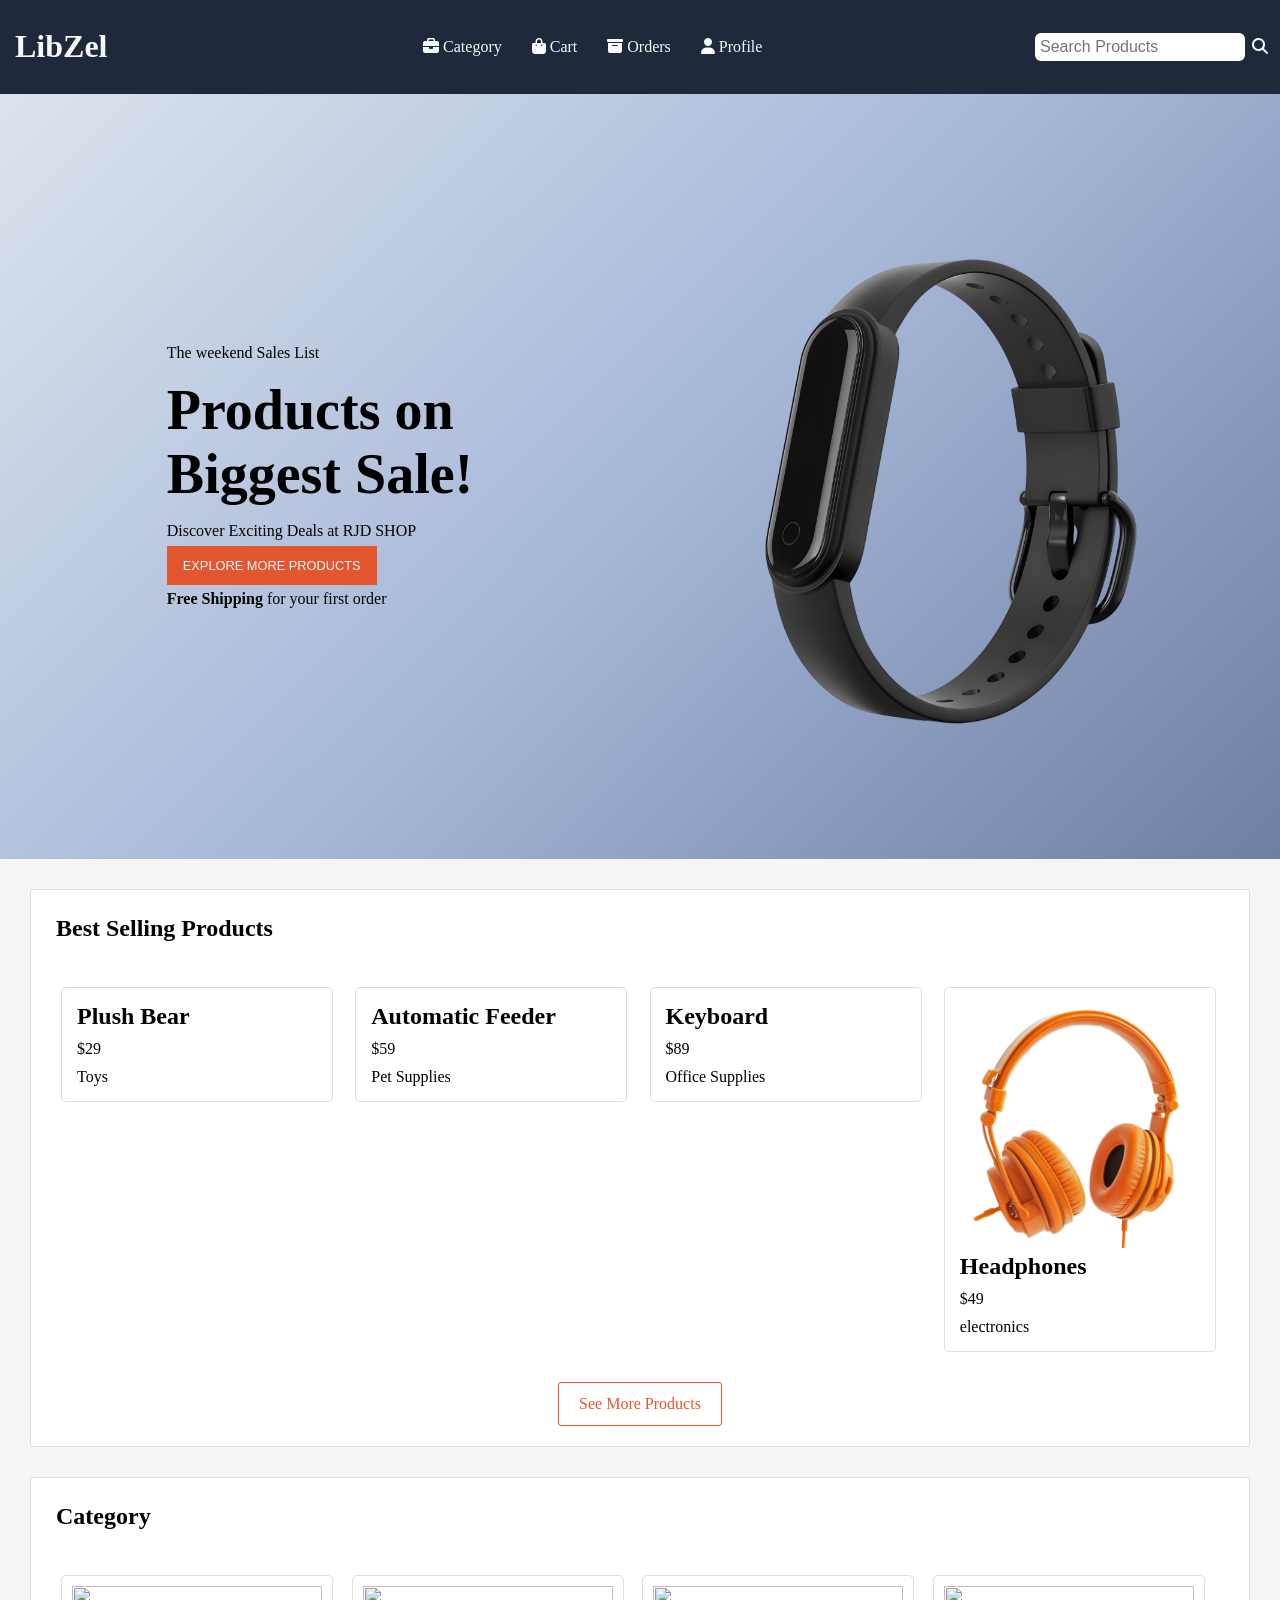
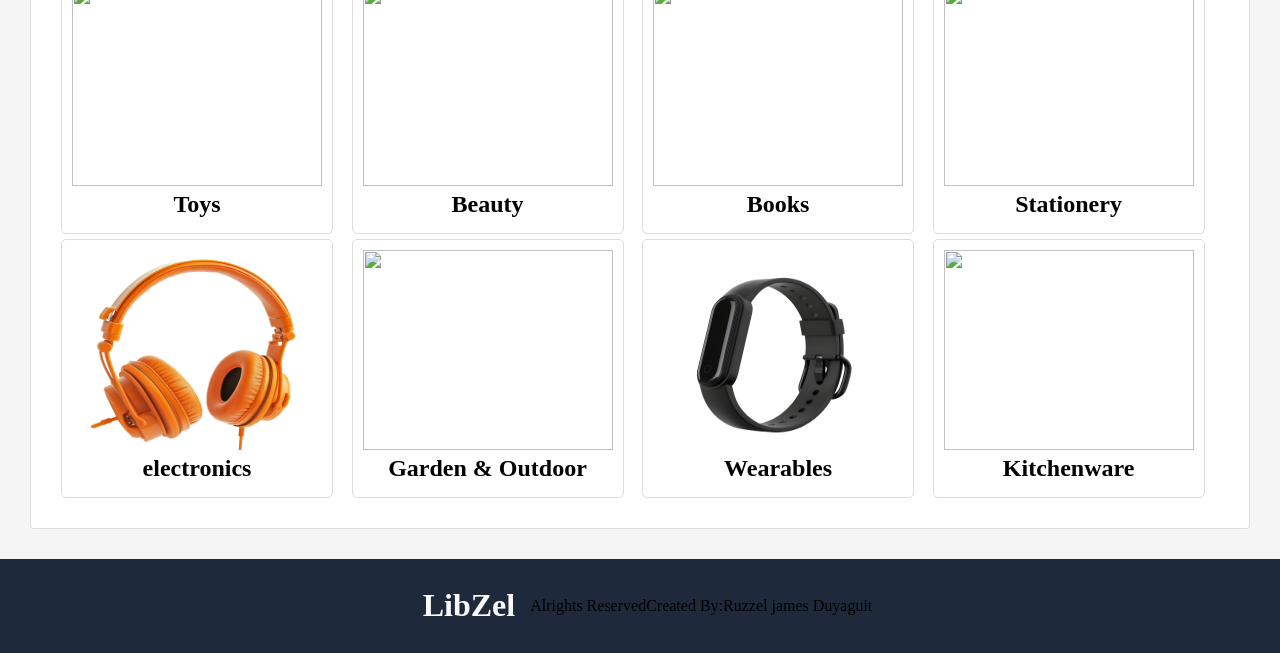
==== index.html @ 76937a9e "asd" ====
<!DOCTYPE html>
<html lang="en">
<head>
    <meta charset="UTF-8">
    <meta name="viewport" content="width=device-width, initial-scale=1.0">
    <title>LibZel</title>
    <link rel="icon" href="/public/LibZel.png" type="image/png">
    <link href="styles2.css" rel="stylesheet">
    <link rel="stylesheet" href="https://cdnjs.cloudflare.com/ajax/libs/font-awesome/6.5.2/css/all.min.css">
</head>

<body>
    
    <header>
        
        <div class="web-name"><h1><a href="index-2.html">LibZel </a></h1></div>
        <nav class="navbar">
            <uL>
                    <Li><a href="#"><i class="fa fa-briefcase" aria-hidden="true"></i> Category</a></Li>
                    <li><a href="#"><i class="fa fa-shopping-bag" aria-hidden="true"> </i> Cart</a></li>
                    <li><a href="#"><i class="fa fa-archive" aria-hidden="true"></i> Orders</a></li>
                    <li><a href="login.html"><i class="fa fa-user" aria-hidden="true"></i> Profile</a></li>
            </uL>
        </nav>
        <div class="search-bar">
            <input type="search" placeholder="Search Products" id="search-input">
            <i class="fa-solid fa-magnifying-glass"></i>
        </div>
    </header>
    <main >
        <section class="promo-section"> 
            <div class="text-holder">
                <div class="text-wrapper">
                <p>
                    The weekend Sales List
                </p>
                <h2>
                    
                    Products on <br>Biggest Sale!<!-- + the name of the book and the date of promo validation-->
                </h2>
                <p>Discover Exciting Deals at RJD SHOP </p>
                <a href="best-selling.html" class="call-to-action">Explore More Products</a>
                <p><b>Free Shipping </b>for your first order</p>
                </div>
            </div>
            
            <div class="img-holder">
                <img src="" height="600" width="600"> 
                
            </div>
        </section>
        <section class="grid">
            <div class="sub-heading">
                <h2>
                    Best Selling Products
                </h2>
            </div>
            <div class="product-grid" id="productgrid">
            
            </div>
            <div class="See-more">
                <a href="best-selling.html" >See More Products</a>
            </div>
        </section>
        <section  class="grid">
            
            <div class="sub-heading">
                <h2>Category</h2>
            </div>
            <div id="product-categories" class="product-categories"></div>
        </section>
        <section>

        </section>
    </main>
    <footer>
        <div class="web-name"><h1><a href="index-2.html">LibZel </a></h1></div>
        <div>
            Alrights Reserved 
        </div>
        <div>
            Created By:Ruzzel james Duyaguit
        </div>
        
    </footer>
</body>

<script type="module" src="script2.js"></script>

</html>
---- styles2.css ----
body{
    margin: 0;
    padding:0;
    height: auto;
    width: auto;
    overflow-x: none;
    font-family:Georgia, 'Times New Roman', Times, serif;
    background-color: #f5f5f5;
}


header {
    width: 100%;
    height: auto;
    padding: 0;
    background-color:  #1E293B;
    display: flex;
    flex-direction: row;
    justify-content: space-between;
    align-items: center;
    
}


footer{
    width: 100%;
    height: auto;
    padding: 0;
    background-color:  #1E293B;
    display: flex;
    flex-direction: row;
    justify-content: center;
    align-items: center;
}
.web-name {
    padding:7px 12px;
    
}

.web-name h1 a {
    text-decoration: none;
    color: #F8FAFC;
    border-bottom:1px solid  transparent;
    padding: 3px;
}

.web-name h1 a:hover{
    border-bottom:1px solid  #F8FAFC;
    
}

.navbar{
    padding:7px 12px;
}

.navbar ul{
    list-style-type: none;
    display: flex;
    flex-direction: row;
}

.navbar ul li {
    padding:0px 12px;
}

.navbar ul li a{
    color: #F8FAFC;
    text-decoration: none;
    padding: 3px;
    border-bottom:1px solid transparent ;
}

.navbar ul li a:hover {
    border-bottom: 1px solid #F8FAFC;
}

.search-bar{
    padding:7px 12px;
}

.search-bar input {
    font-size:16px ;
    border-radius: 6px;
    outline: none;
    border: none;
    padding: 5px;
    margin-right:3px ;
}

.search-bar i {
    color: #F8FAFC;
}



.promo-section {
    height: 85vh;
    background:linear-gradient(135deg, #DCE3EC 0%, #A7B8D8 50%, #6D7FA3 100%);
    width: 100%;
    display: flex;
    flex-direction: row;
    align-items: center;
    justify-content: center;
    background-color:#F8FAFC ;
}

.promo-section-1 {
    height: 100vh;
    background:linear-gradient(135deg, #DCE3EC 0%, #A7B8D8 50%, #6D7FA3 100%);
    width: 100%;
    display: flex;
    flex-direction: row;
    align-items: center;
    justify-content: center;
    background-color:#F8FAFC ;
}

.text-holder {
    width: 50%;
    display: flex;  
    justify-content: center;
    flex-direction: column;
    align-items: center;
}

.text-wrapper {
    width: fit-content;
    max-width: 100%;
    
}

.text-holder h2 {
    font-size: 3.5em;
    text-align: left;
    margin: 0;
}


.text-holder p {
    text-align: left;
    
}

.img-holder{
    width:50%;
    display: flex;
    justify-content: center;
    align-items: center;
}



.call-to-action{
    padding: 12px 16px; 
    background-color: #E4572E;
    text-decoration: none;
    color: #F8FAFC;
    font-family: Arial, sans-serif;
    text-transform: uppercase;
    font-size: 0.8em;
}

.call-to-action:hover {
    background-color: #1E293B;
    color: #F8FAFC;
}














.grid {
    overflow-y: none;
    margin:30px; 
    border: 1px solid rgba(221,221,221);
    overflow-x: hidden;
    border-radius: 3px;
    background-color: #ffffff;
}

.sub-heading {
    padding-left:20px ;
    padding-top: 20px;
    padding-bottom: 10px;
}

.product-grid {
    width: 95%;
    display:grid;
    grid-template-columns: repeat(4, 1fr);
    height: fit-content;
    justify-content:start;
    padding: 30px;
    gap: 20px;
}

.product-categories
{
    width: 95%;
    display:grid;
    grid-template-columns: repeat(4, 1fr);
    height: fit-content;
    justify-content:start;
    padding: 30px;
    gap: 5px;
}

.product-categories .card {
    display: flex;
    justify-content: center;
    text-align: center;
    align-items: center;

}

.grid-anchor{
    text-decoration: none;
    color: inherit;
    width: fit-content;
    height: fit-content;
    
}

.grid-anchor:hover {
    box-shadow: 2px 2px 2px  rgb(235, 234, 250);
}

.card-container{
   display: flex; 
   flex-direction: column;
    width:250px;
    height: fit-content;
    border-radius: 5px;
    padding: 10px;
    background-color: #ffffff;
    
    border: 1px solid rgb(221, 221, 221) ;
}

.card{
    display: flex;
    width: 100%;
    justify-content:center;
    flex-direction: column;
    align-items: left;
    text-align: left;
    

}

.card img {

    width: 100%;
    background-color: white;
}

.card p, h2 {
    text-align: left;
    margin: 5px;
}




.grid-btn{
    border: none;
    background: transparent;
    cursor: pointer;
    font-size: 1em;
}















.product-holder {
    display: flex;
    flex-direction: row;
    overflow-y: none;
    margin: 30px 50px ; 
    border: 1px solid rgba(221,221,221);
    overflow-x: hidden;
    border-radius: 3px;
    background-color: #ffffff;
    
}

.img-container{
    width: 40%;
    display: flex;
    
    flex-direction: column;
    align-items: center;

    
}

.img-container img {
    padding: 5px;
    cursor: pointer;
}

.images-holder {
    display: flex;
    flex-direction: row;
}




.product-container{
    width: 60%;
}

.product-stars a {
    color: inherit; 
    text-decoration: none; 
    border-right: 1px solid rgb(221, 221, 221);
    display: flex;
    width: fit-content;
}

.star-holder {
    padding-right:10px;
}

.star-holder i {
    color: yellow;
}

.product-price {
    padding: 20px;
    display: block;
    
}

.product-buttons  {
    width: 1000%;
    margin: auto;
    display: flex;
    flex-direction: row;
    justify-content: left;
    gap: 20px;
}

.product-buttons button {
    padding: 12px 20px;
    cursor: pointer;
    border: none;
    text-transform: none;
    border-radius: 1px;
}

.See-more {
    display: flex;
    justify-content: center;
    padding-bottom: 20px;
}

.See-more a {
    padding: 12px 20px;
    text-transform: none;
    background-color: transparent;
    border:1px solid #E4572E;
    text-decoration: none;
    color: #E4572E;
    border-radius: 3px;
}

.See-more a:hover {
    background-color: #E4572E;
    color:white;
}


#mains {
    min-height: 100vh;
}
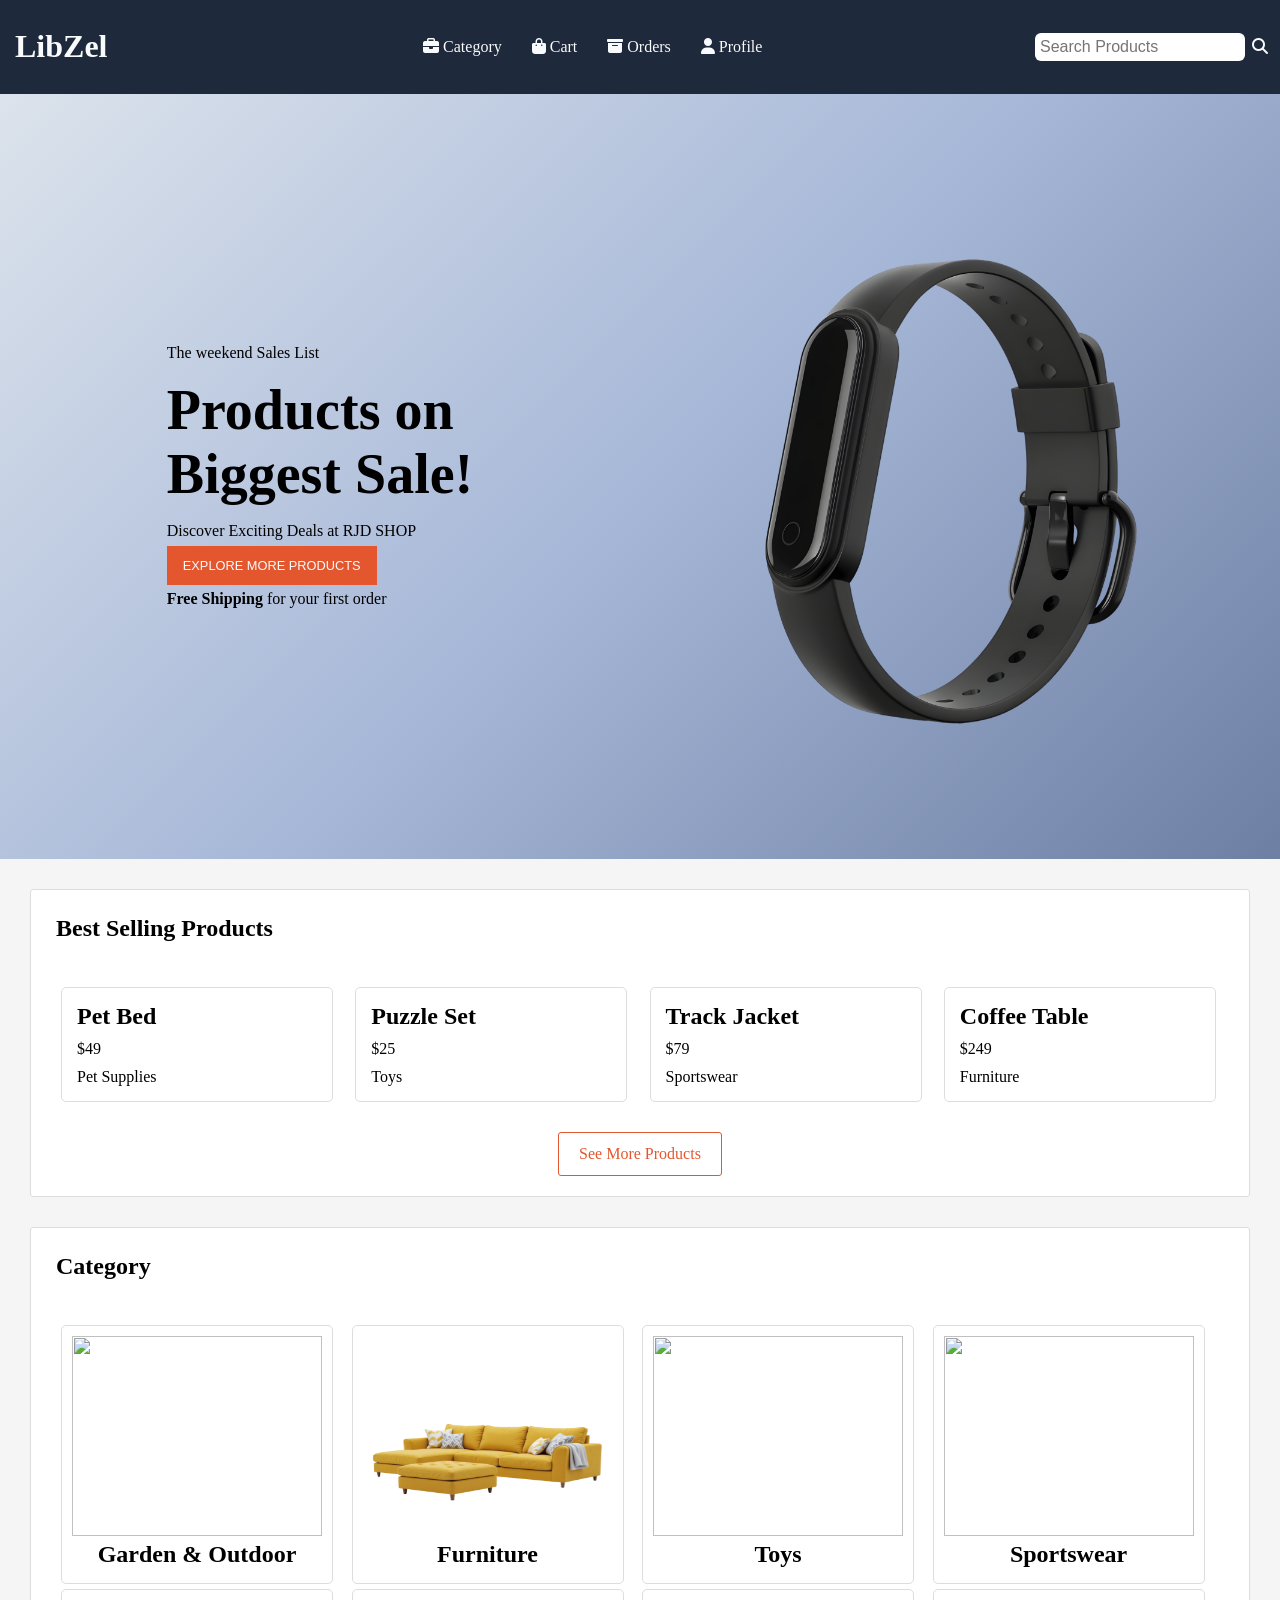
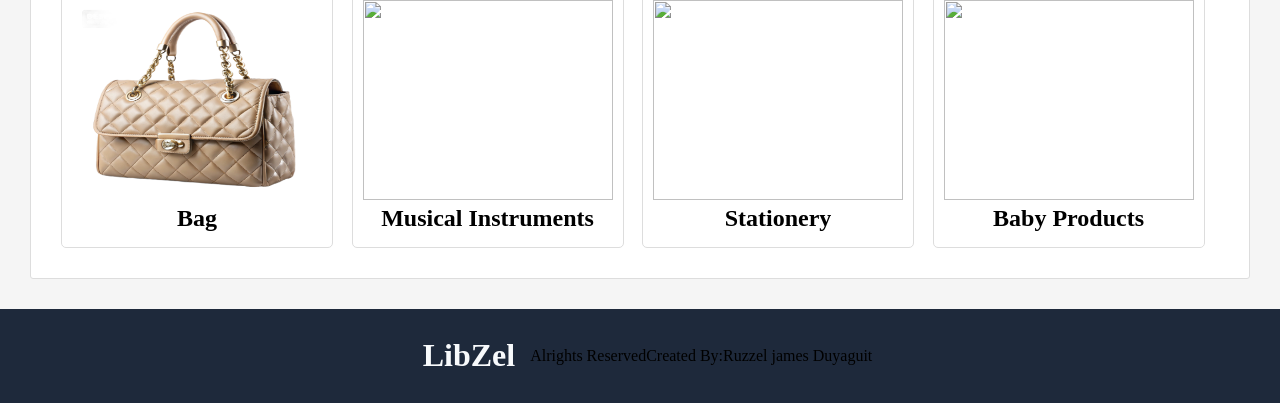
==== commit 1655f02f: "public folder removed" ====
--- a/index.html
+++ b/index.html
@@ -4,7 +4,7 @@
     <meta charset="UTF-8">
     <meta name="viewport" content="width=device-width, initial-scale=1.0">
     <title>LibZel</title>
-    <link rel="icon" href="/public/LibZel.png" type="image/png">
+    <link rel="icon" href="/img/LibZel.png" type="image/png">
     <link href="styles2.css" rel="stylesheet">
     <link rel="stylesheet" href="https://cdnjs.cloudflare.com/ajax/libs/font-awesome/6.5.2/css/all.min.css">
 </head>
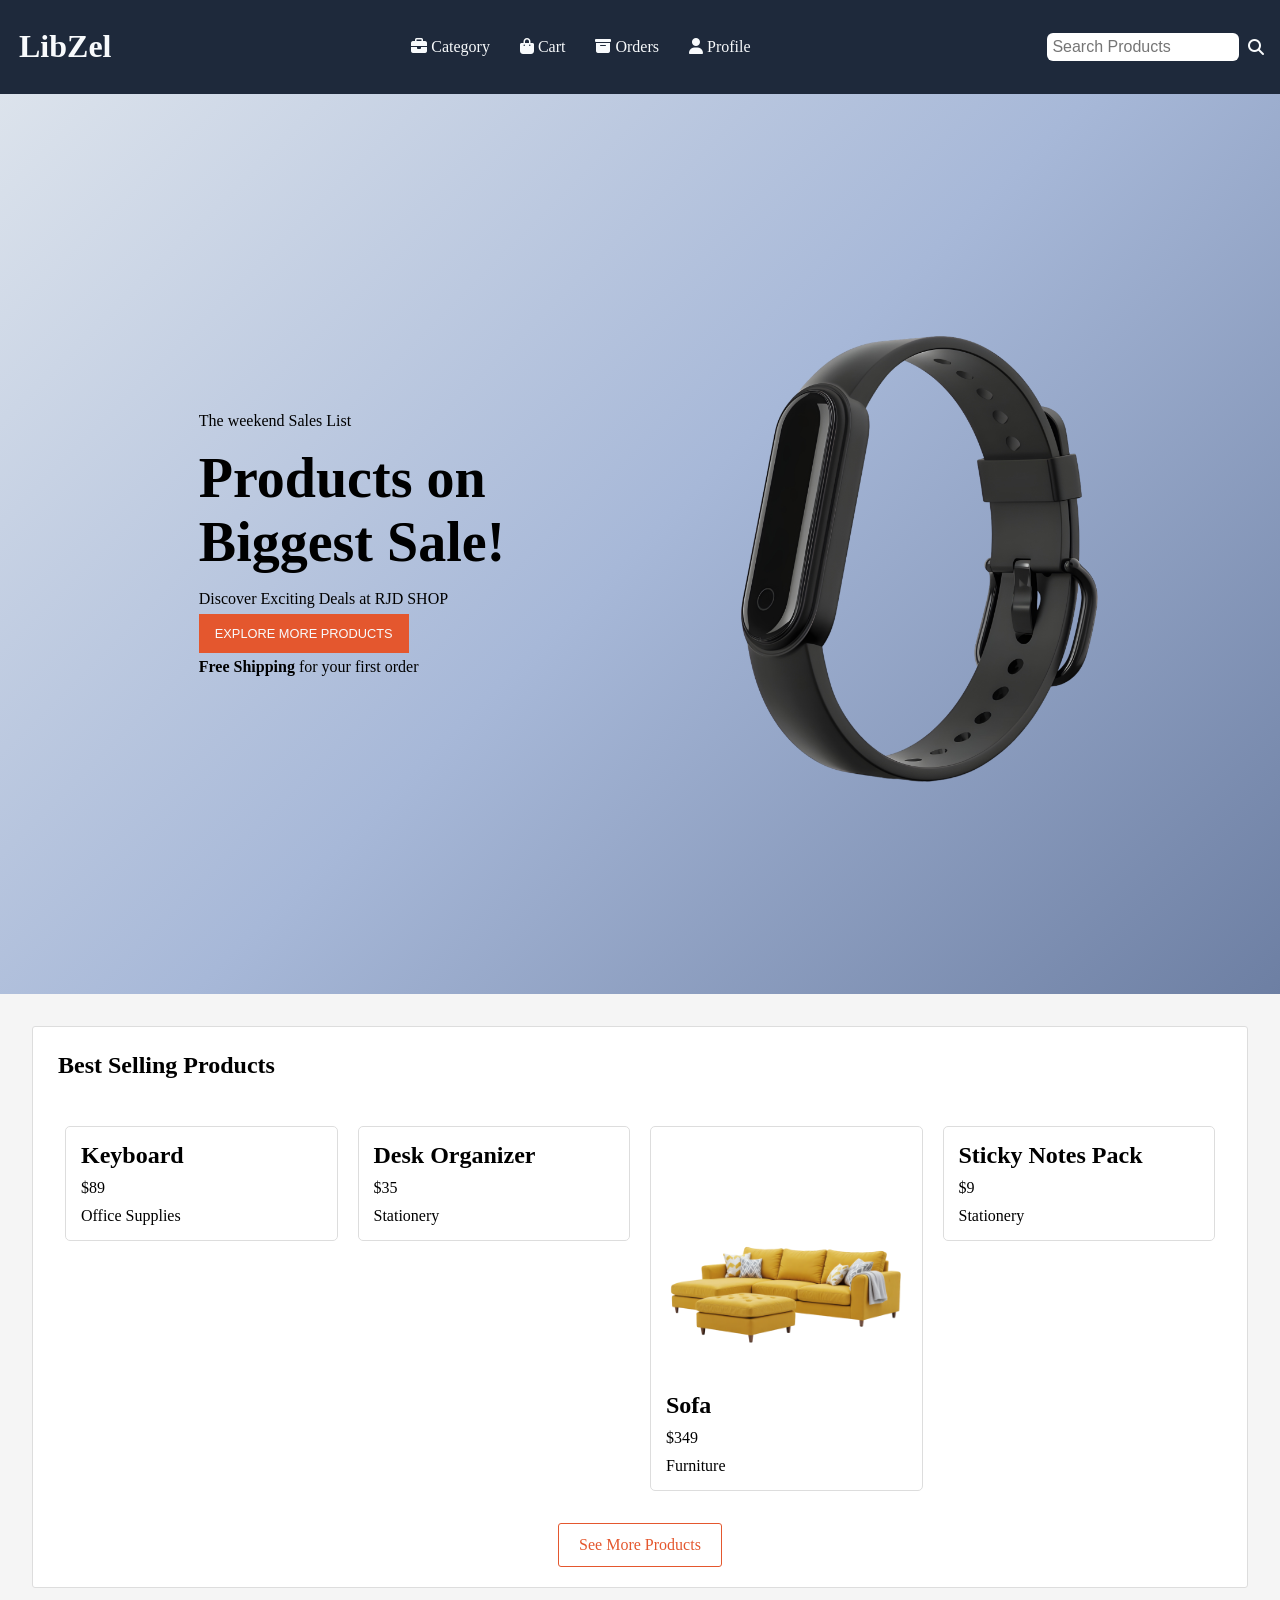
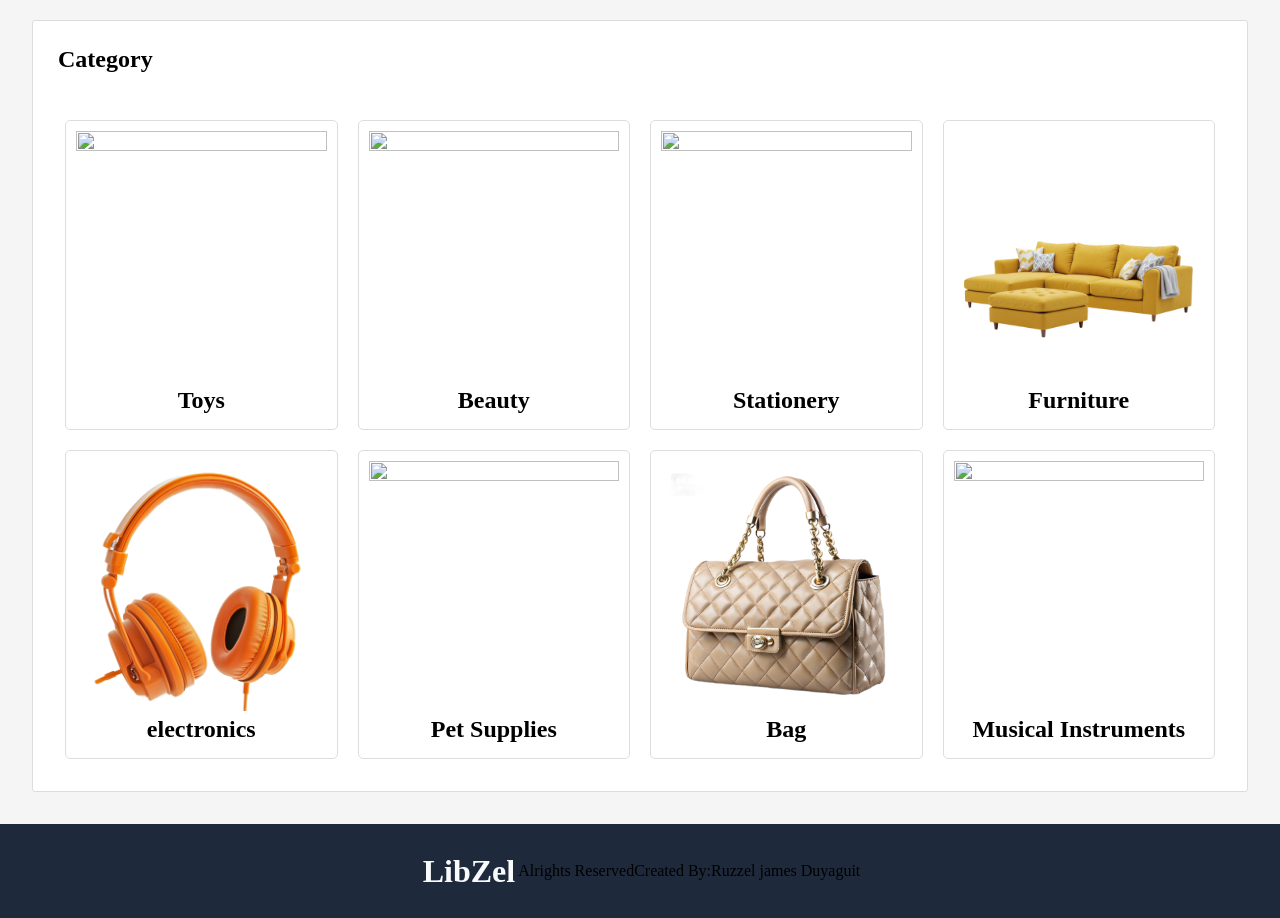
==== commit 065dc682: "responsiveness design" ====
--- a/index.html
+++ b/index.html
@@ -14,7 +14,12 @@
     <header>
         
         <div class="web-name"><h1><a href="index-2.html">LibZel </a></h1></div>
-        <nav class="navbar">
+        <!-- Mobile control toggles the navigation and search controls. -->
+        <button class="menu-toggle" type="button" aria-expanded="false" aria-controls="site-navigation">
+            <i class="fa-solid fa-bars" aria-hidden="true"></i>
+            <span class="visually-hidden">Open navigation and search</span>
+        </button>
+        <nav class="navbar" id="site-navigation" aria-label="Primary navigation">
             <uL>
                     <Li><a href="#"><i class="fa fa-briefcase" aria-hidden="true"></i> Category</a></Li>
                     <li><a href="#"><i class="fa fa-shopping-bag" aria-hidden="true"> </i> Cart</a></li>
--- a/styles2.css
+++ b/styles2.css
@@ -3,37 +3,41 @@
     padding:0;
     height: auto;
     width: auto;
-    overflow-x: none;
+    overflow-x: hidden;
     font-family:Georgia, 'Times New Roman', Times, serif;
     background-color: #f5f5f5;
 }
 
+/* Include padding and borders in dimensions so fluid layouts stay within the viewport. */
+*, *::before, *::after {
+    box-sizing: border-box;
+}
+
 
 header {
+    width: 100%;
+    height: auto;
+    padding: 0 1rem;
+    background-color:  #1E293B;
+    display: flex;
+    flex-direction: row;
+    justify-content: space-between;
+    align-items: center;
+}
+
+
+footer{
     width: 100%;
     height: auto;
     padding: 0;
     background-color:  #1E293B;
     display: flex;
     flex-direction: row;
-    justify-content: space-between;
-    align-items: center;
-    
-}
-
-
-footer{
-    width: 100%;
-    height: auto;
-    padding: 0;
-    background-color:  #1E293B;
-    display: flex;
-    flex-direction: row;
     justify-content: center;
     align-items: center;
 }
 .web-name {
-    padding:7px 12px;
+    padding:7px 0;
     
 }
 
@@ -50,17 +54,20 @@
 }
 
 .navbar{
-    padding:7px 12px;
+    padding:7px 0;
 }
 
 .navbar ul{
     list-style-type: none;
     display: flex;
     flex-direction: row;
+    gap: 0.5rem;
+    margin: 0;
+    padding: 0;
 }
 
 .navbar ul li {
-    padding:0px 12px;
+    padding:0 0.5rem;
 }
 
 .navbar ul li a{
@@ -75,10 +82,17 @@
 }
 
 .search-bar{
-    padding:7px 12px;
+    padding:7px 0;
+    display: flex;
+    align-items: center;
+    gap: 0.35rem;
 }
 
 .search-bar input {
+    /* Preserve the desktop search width while allowing it to fit narrow containers. */
+    width: 12rem;
+    max-width: 100%;
+    min-width: 0;
     font-size:16px ;
     border-radius: 6px;
     outline: none;
@@ -91,10 +105,37 @@
     color: #F8FAFC;
 }
 
+.menu-toggle {
+    /* Keep the menu control hidden until the mobile breakpoint activates it. */
+    display: none;
+    border: 1px solid #F8FAFC;
+    background: transparent;
+    color: #F8FAFC;
+    border-radius: 4px;
+    padding: 0.55rem 0.7rem;
+    cursor: pointer;
+}
+
+.visually-hidden {
+    /* Keep accessible labels available to assistive technology without visual clutter. */
+    position: absolute;
+    width: 1px;
+    height: 1px;
+    padding: 0;
+    margin: -1px;
+    overflow: hidden;
+    clip: rect(0, 0, 0, 0);
+    white-space: nowrap;
+    border: 0;
+}
+
 
 
 .promo-section {
-    height: 85vh;
+    /* Use flexible spacing so the hero scales across viewport sizes. */
+    min-height: 100vh;
+   
+    padding: clamp(2rem, 5vw, 5rem);
     background:linear-gradient(135deg, #DCE3EC 0%, #A7B8D8 50%, #6D7FA3 100%);
     width: 100%;
     display: flex;
@@ -105,7 +146,8 @@
 }
 
 .promo-section-1 {
-    height: 100vh;
+    min-height: 100vh;
+    padding: clamp(1rem, 4vw, 4rem);
     background:linear-gradient(135deg, #DCE3EC 0%, #A7B8D8 50%, #6D7FA3 100%);
     width: 100%;
     display: flex;
@@ -130,7 +172,7 @@
 }
 
 .text-holder h2 {
-    font-size: 3.5em;
+    font-size: clamp(2rem, 5vw, 3.5rem);
     text-align: left;
     margin: 0;
 }
@@ -146,6 +188,14 @@
     display: flex;
     justify-content: center;
     align-items: center;
+}
+
+.img-holder img {
+    /* Center the hero artwork without stretching its source proportions. */
+    display: block;
+    width: min(100%, 600px);
+    height: auto;
+    object-fit: contain;
 }
 
 
@@ -180,7 +230,7 @@
 
 .grid {
     overflow-y: none;
-    margin:30px; 
+    margin: clamp(1rem, 3vw, 2rem); 
     border: 1px solid rgba(221,221,221);
     overflow-x: hidden;
     border-radius: 3px;
@@ -194,24 +244,26 @@
 }
 
 .product-grid {
-    width: 95%;
+    /* Let product cards create fluid columns based on the available width. */
+    width: 100%;
     display:grid;
-    grid-template-columns: repeat(4, 1fr);
+    grid-template-columns: repeat(auto-fit, minmax(min(100%, 14rem), 1fr));
     height: fit-content;
     justify-content:start;
-    padding: 30px;
-    gap: 20px;
+    padding: clamp(1rem, 3vw, 2rem);
+    gap: clamp(0.75rem, 2vw, 1.25rem);
 }
 
 .product-categories
 {
-    width: 95%;
+    /* Cap the category layout at four columns on larger screens. */
+    width: 100%;
     display:grid;
-    grid-template-columns: repeat(4, 1fr);
+    grid-template-columns: repeat(4, minmax(0, 1fr));
     height: fit-content;
     justify-content:start;
-    padding: 30px;
-    gap: 5px;
+    padding: clamp(1rem, 3vw, 2rem);
+    gap: clamp(0.75rem, 2vw, 1.25rem);
 }
 
 .product-categories .card {
@@ -222,11 +274,20 @@
 
 }
 
+/* Keep every category image square while filling its responsive card width. */
+.product-categories .card img {
+    width: 100%;
+    aspect-ratio: 1 / 1;
+    height: auto;
+    object-fit: cover;
+}
+
 .grid-anchor{
+    /* Make each link fill its grid track so cards align consistently. */
     text-decoration: none;
     color: inherit;
-    width: fit-content;
-    height: fit-content;
+    width: 100%;
+    height: 100%;
     
 }
 
@@ -237,7 +298,7 @@
 .card-container{
    display: flex; 
    flex-direction: column;
-    width:250px;
+    width:100%;
     height: fit-content;
     border-radius: 5px;
     padding: 10px;
@@ -293,10 +354,12 @@
 
 
 .product-holder {
+    /* Constrain the detail view while keeping its outer margins fluid. */
     display: flex;
     flex-direction: row;
     overflow-y: none;
-    margin: 30px 50px ; 
+    margin: clamp(1rem, 4vw, 3rem) auto; 
+    width: min(1100px, calc(100% - 2rem));
     border: 1px solid rgba(221,221,221);
     overflow-x: hidden;
     border-radius: 3px;
@@ -306,6 +369,7 @@
 
 .img-container{
     width: 40%;
+    padding: 1rem;
     display: flex;
     
     flex-direction: column;
@@ -317,11 +381,25 @@
 .img-container img {
     padding: 5px;
     cursor: pointer;
+    max-width: 100%;
+    height: auto;
 }
 
 .images-holder {
-    display: flex;
-    flex-direction: row;
+    /* Keep desktop thumbnails in one row below the primary product image. */
+    display: flex;
+    flex-direction: row;
+    flex-wrap: nowrap;
+    justify-content: center;
+    gap: 0.5rem;
+    width: 100%;
+}
+
+.images-holder img {
+    /* Give every thumbnail a stable, evenly sized frame. */
+    width: 5rem;
+    height: 5rem;
+    object-fit: cover;
 }
 
 
@@ -329,6 +407,7 @@
 
 .product-container{
     width: 60%;
+    padding: 1rem;
 }
 
 .product-stars a {
@@ -354,7 +433,7 @@
 }
 
 .product-buttons  {
-    width: 1000%;
+    width: 100%;
     margin: auto;
     display: flex;
     flex-direction: row;
@@ -393,5 +472,134 @@
 
 
 #mains {
-    min-height: 100vh;
+    min-height: 85vh;
+}
+
+@media (max-width: 900px) {
+    /* Stack product details and hide secondary thumbnails on medium screens. */
+    header {
+        flex-wrap: wrap;
+    }
+
+    .navbar ul li {
+        padding: 0 0.25rem;
+    }
+
+    .product-holder {
+        flex-direction: column;
+    }
+
+    .img-container,
+    .product-container {
+        width: 100%;
+    }
+
+    .images-holder {
+        display: none;
+    }
+
+    .product-categories {
+        /* Reduce category density to two columns on tablet-sized screens. */
+        grid-template-columns: repeat(2, minmax(0, 1fr));
+    }
+}
+
+@media (max-width: 700px) {
+    /* Convert the header and content into a phone-friendly single-column layout. */
+    header {
+        align-items: center;
+        padding: 0 0.75rem;
+    }
+
+    .menu-toggle {
+        display: block;
+        margin-left: auto;
+    }
+
+    .navbar,
+    .search-bar {
+        display: none;
+        width: 100%;
+    }
+
+    header.menu-open .navbar,
+    header.menu-open .search-bar {
+        display: block;
+    }
+
+    .navbar ul {
+        flex-direction: column;
+        gap: 0;
+    }
+
+    .navbar ul li {
+        padding: 0;
+    }
+
+    .navbar ul li a {
+        display: block;
+        padding: 0.75rem 0.25rem;
+    }
+
+    .search-bar input {
+        width: 22rem;
+        max-width: 100%;
+    }
+
+    .promo-section,
+    .promo-section-1 {
+        min-height: auto;
+        padding: 2rem 1rem;
+    }
+
+    .promo-section {
+        flex-direction: column;
+    }
+
+    .text-holder,
+    .img-holder {
+        width: 100%;
+    }
+
+    .text-wrapper {
+        width: 100%;
+    }
+
+    .product-categories {
+        /* Use one category card per row on phones for readable content. */
+        grid-template-columns: 1fr;
+    }
+
+    .text-holder h2 {
+        font-size: clamp(2rem, 10vw, 3rem);
+    }
+
+    .img-holder img {
+        max-width: 100%;
+        height: auto;
+    }
+
+    footer {
+        flex-wrap: wrap;
+        gap: 0.5rem 1rem;
+        padding: 1rem;
+        text-align: center;
+    }
+
+    .product-buttons {
+        flex-direction: column;
+    }
+
+    .product-buttons button {
+        width: 100%;
+    }
+}
+
+@media (min-width: 1400px) {
+    .product-grid,
+    .product-categories {
+        max-width: 1400px;
+        margin-left: auto;
+        margin-right: auto;
+    }
 }
